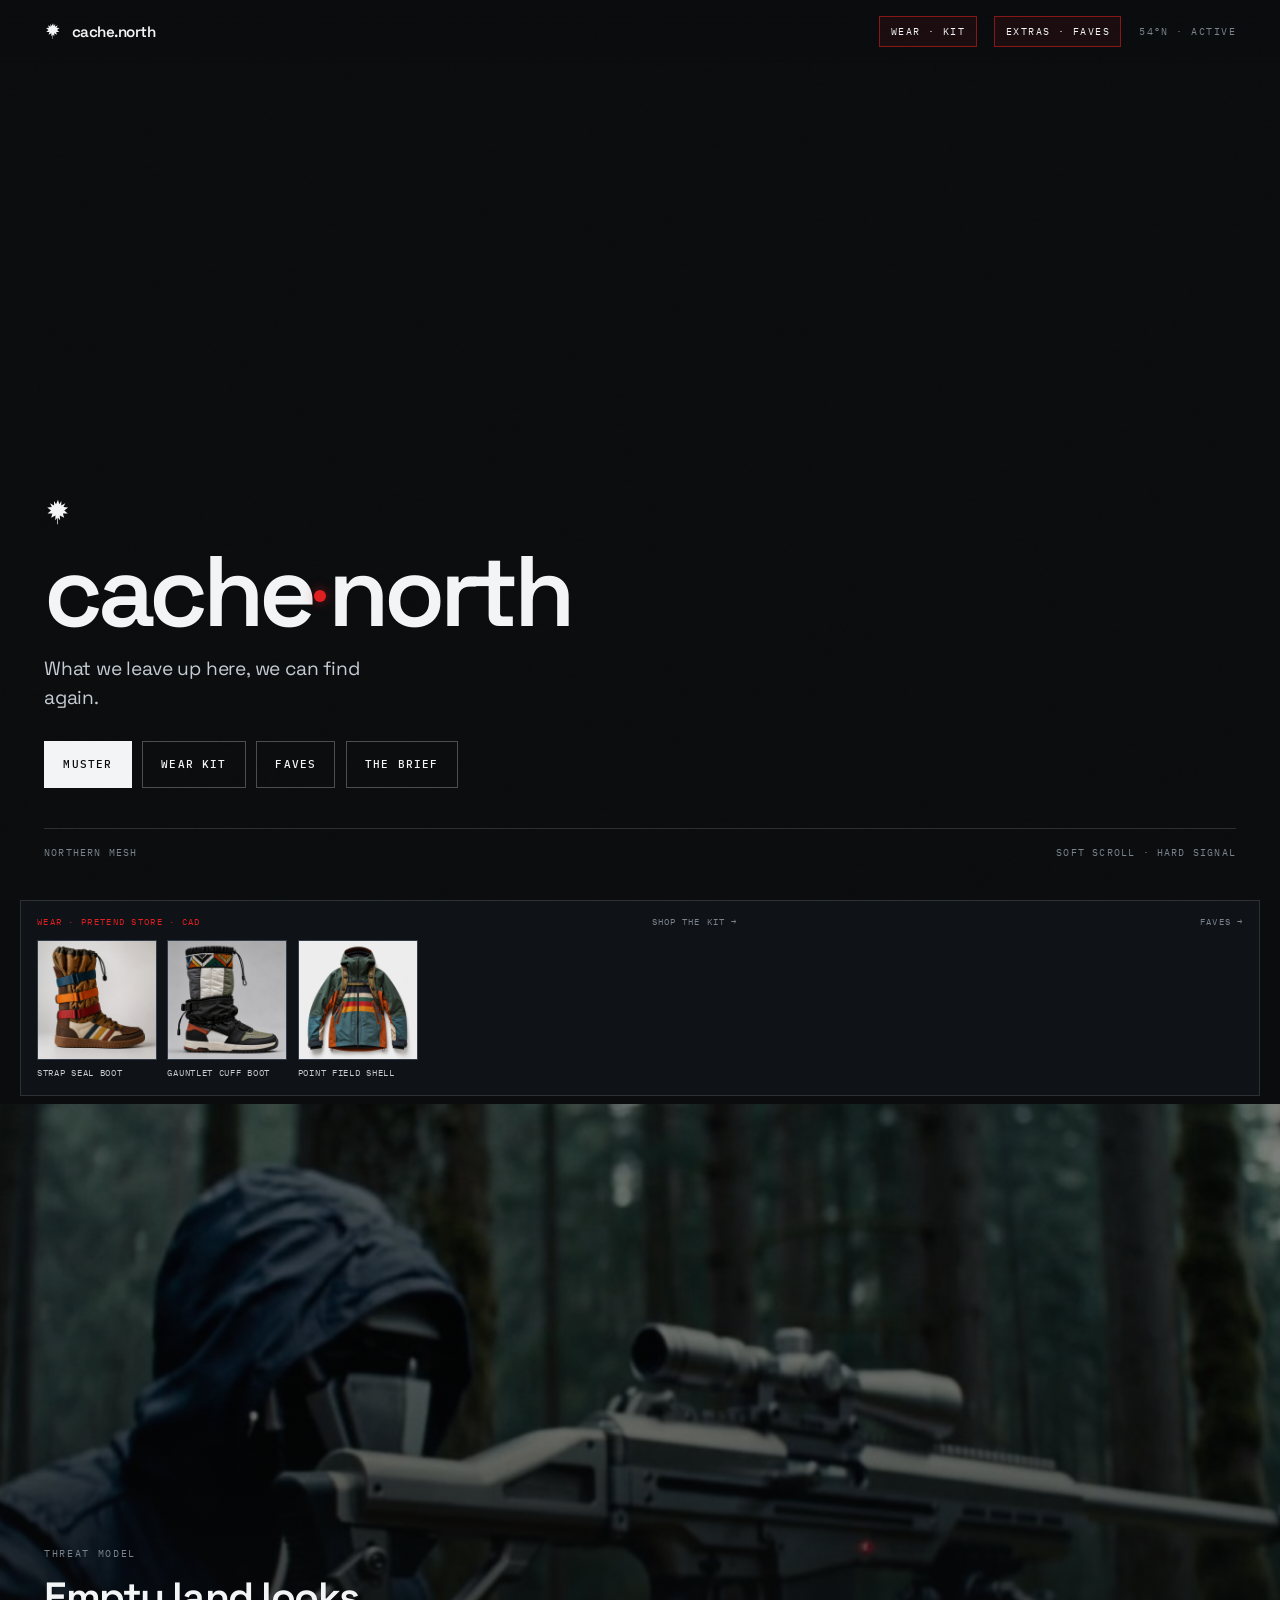
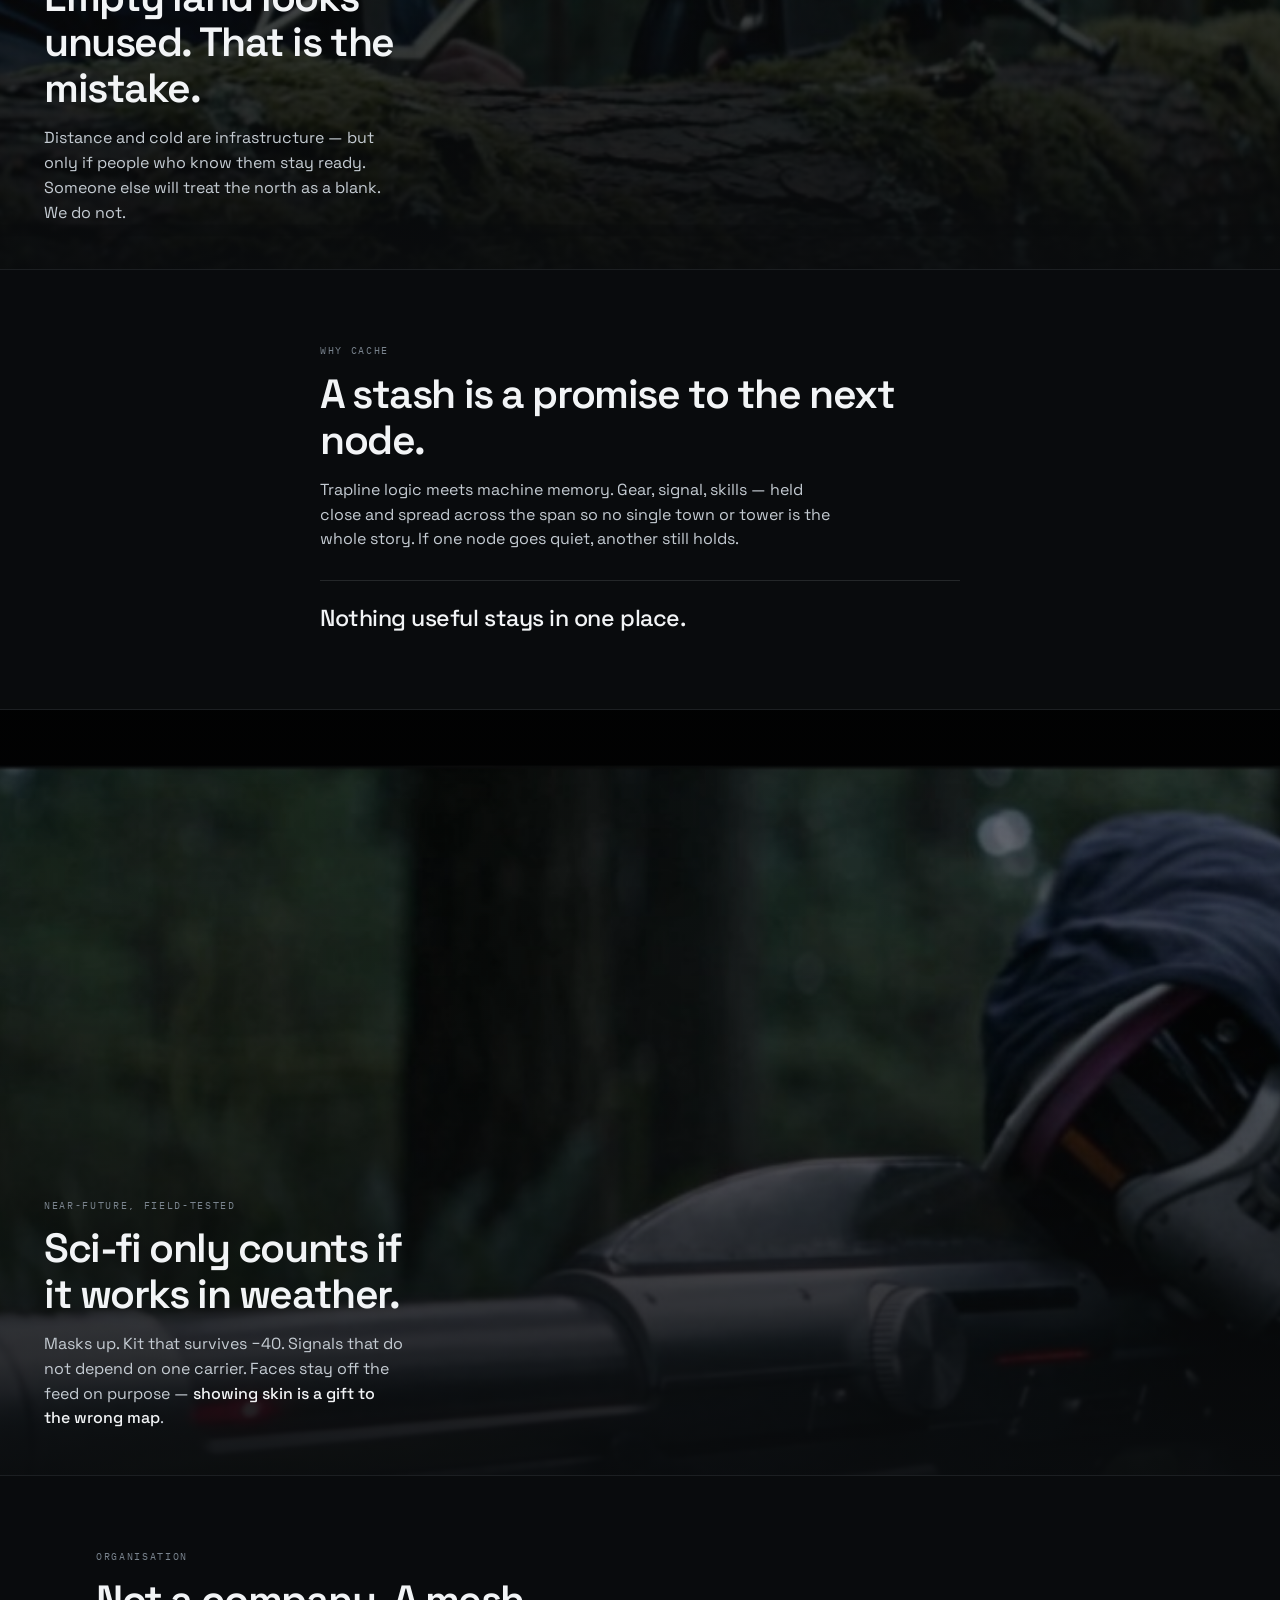
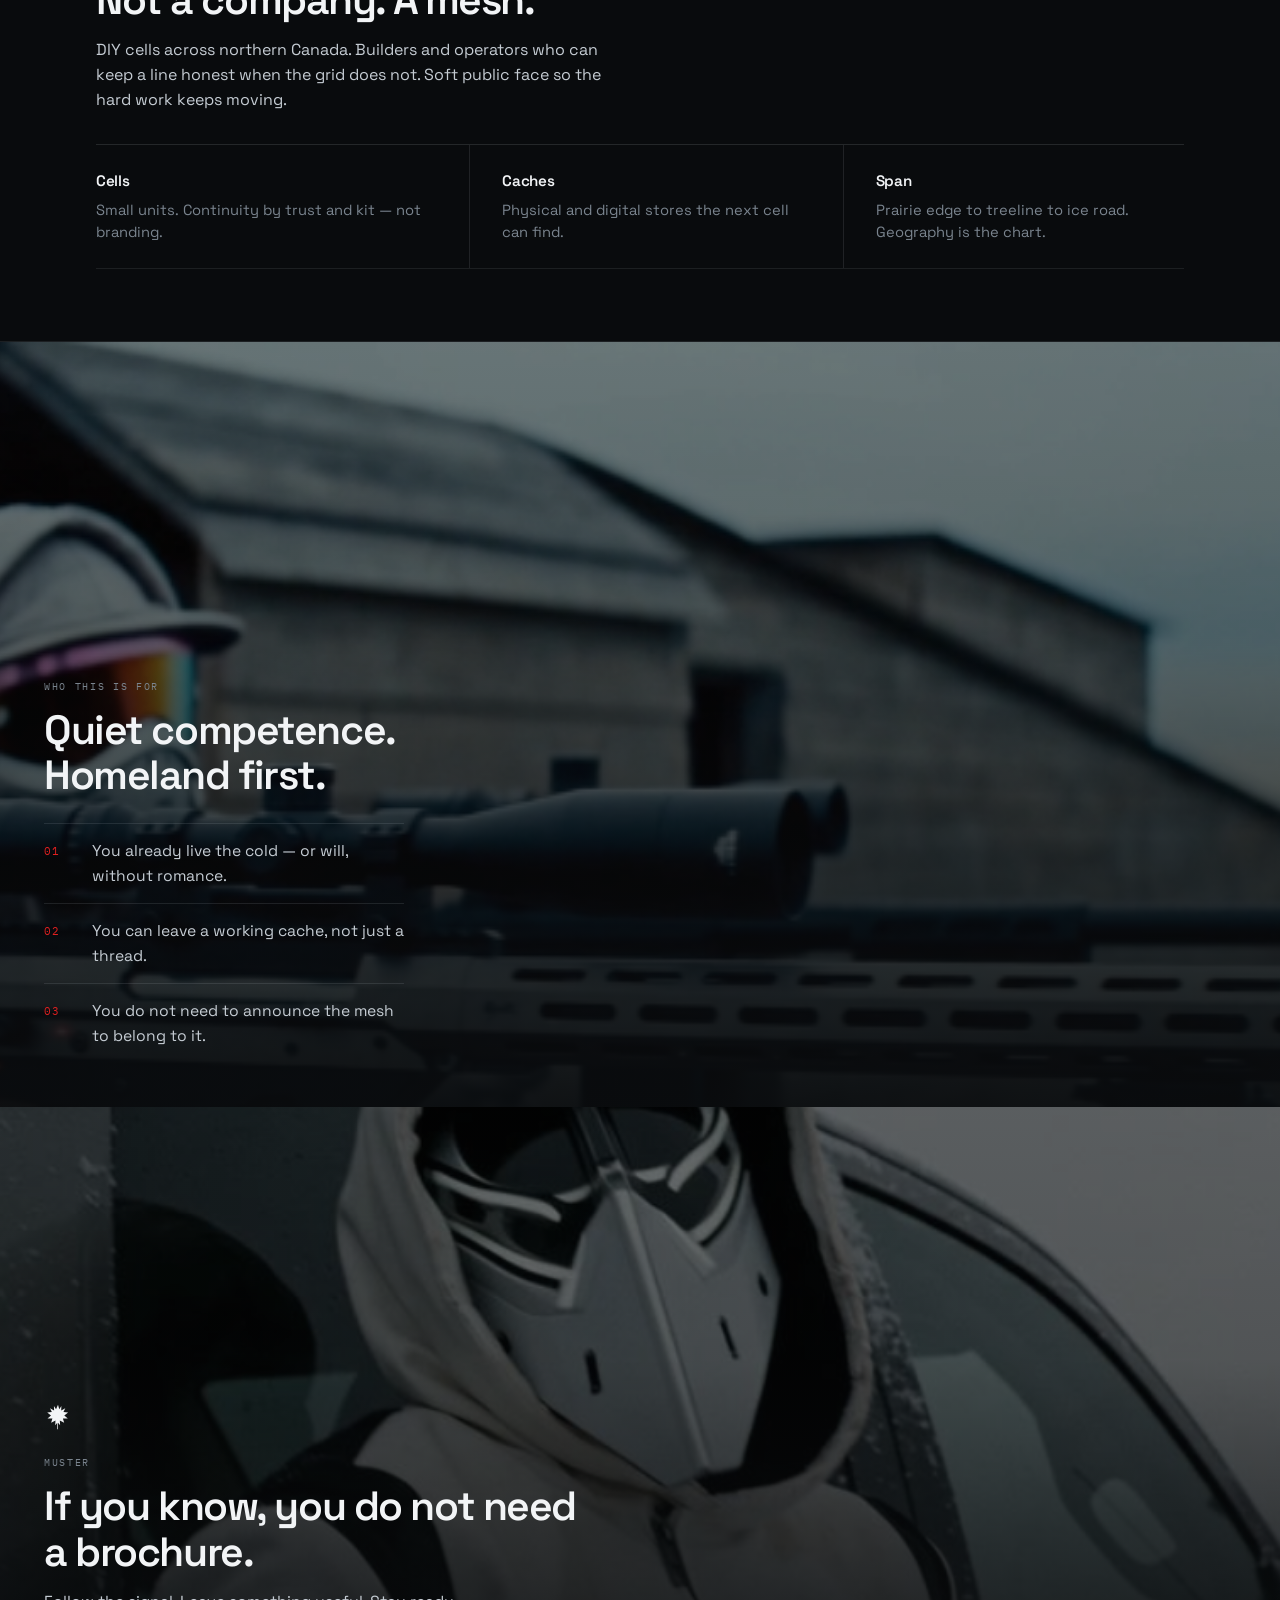
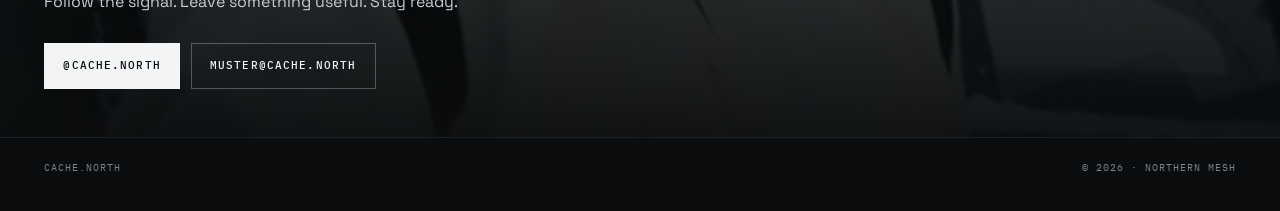
==== index.html @ 8bbd4142 "Initial cache.north site: muster page + Wear pretend store. Recruitment surface with video plates an" ====
<!DOCTYPE html>
<html lang="en">
<head>
  <meta charset="utf-8" />
  <meta name="viewport" content="width=device-width, initial-scale=1" />
  <title>cache.north</title>
  <meta name="description" content="What we leave up here, we can find again. Northern mesh. Stay ready." />
  <meta property="og:title" content="cache.north" />
  <meta property="og:description" content="What we leave up here, we can find again." />
  <meta property="og:image" content="media/shot-01-vehicle.png" />
  <meta name="theme-color" content="#0A0C0E" />
  <link rel="icon" href="assets/mark.svg" type="image/svg+xml" />
  <link rel="preconnect" href="https://fonts.googleapis.com" />
  <link rel="preconnect" href="https://fonts.gstatic.com" crossorigin />
  <link href="https://fonts.googleapis.com/css2?family=Space+Grotesk:wght@400;500;600;700&family=IBM+Plex+Mono:wght@400;500&display=swap" rel="stylesheet" />
  <style>
    :root {
      --void: #0A0C0E;
      --panel: #12161B;
      --steel: #C5CCD3;
      --steel-dim: #7A848E;
      --snow: #F2F4F6;
      --navy: #1B2836;
      --moss: #2A3D32;
      --led: #E02020;
      --font: "Space Grotesk", system-ui, sans-serif;
      --mono: "IBM Plex Mono", ui-monospace, monospace;
    }

    * { box-sizing: border-box; margin: 0; padding: 0; }
    html { scroll-behavior: smooth; }
    body {
      background: var(--void);
      color: var(--snow);
      font-family: var(--font);
      font-size: 1.05rem;
      line-height: 1.55;
      font-weight: 400;
      -webkit-font-smoothing: antialiased;
      overflow-x: hidden;
    }
    a { color: inherit; text-decoration: none; }
    a:hover { color: var(--snow); opacity: 0.85; }
    img, video { display: block; max-width: 100%; }

    /* Fixed cinema plate — video stack only */
    .stage {
      position: fixed;
      inset: 0;
      z-index: 0;
      overflow: hidden;
      background: var(--void);
    }
    .stage-stack {
      position: absolute;
      inset: 0;
    }
    .stage video {
      position: absolute;
      inset: 0;
      width: 100%;
      height: 100%;
      object-fit: cover;
      filter: saturate(0.72) contrast(1.05) brightness(0.55);
      opacity: 0;
      transition: opacity 1.1s ease;
    }
    .stage video.is-active { opacity: 1; }
    .stage .scrim {
      position: absolute;
      inset: 0;
      background:
        linear-gradient(180deg, rgba(10,12,14,0.55) 0%, rgba(10,12,14,0.35) 35%, rgba(10,12,14,0.78) 100%),
        radial-gradient(ellipse 80% 60% at 50% 40%, transparent 0%, rgba(10,12,14,0.55) 100%);
    }
    .stage .grain {
      position: absolute;
      inset: 0;
      opacity: 0.06;
      mix-blend-mode: overlay;
      background-image: url("data:image/svg+xml,%3Csvg viewBox='0 0 200 200' xmlns='http://www.w3.org/2000/svg'%3E%3Cfilter id='n'%3E%3CfeTurbulence type='fractalNoise' baseFrequency='0.9' numOctaves='3' stitchTiles='stitch'/%3E%3C/filter%3E%3Crect width='100%25' height='100%25' filter='url(%23n)'/%3E%3C/svg%3E");
      pointer-events: none;
    }

    .content { position: relative; z-index: 1; }

    .bar {
      position: fixed;
      top: 0; left: 0; right: 0;
      z-index: 40;
      display: flex;
      align-items: center;
      justify-content: space-between;
      padding: 1rem 1.25rem;
      background: linear-gradient(180deg, rgba(10,12,14,0.75), transparent);
    }
    .bar-brand {
      display: flex;
      align-items: center;
      gap: 0.6rem;
      font-weight: 600;
      letter-spacing: -0.03em;
      font-size: 0.95rem;
    }
    .bar-brand svg {
      width: 18px;
      height: 18px;
      color: var(--snow);
    }
    .bar-right {
      display: flex;
      align-items: center;
      gap: 1.1rem;
    }
    .bar-meta {
      font-family: var(--mono);
      font-size: 0.65rem;
      letter-spacing: 0.14em;
      text-transform: uppercase;
      color: var(--steel-dim);
    }
    .bar-wear {
      font-family: var(--mono);
      font-size: 0.65rem;
      letter-spacing: 0.14em;
      text-transform: uppercase;
      color: var(--snow);
      padding: 0.4rem 0.65rem;
      border: 1px solid rgba(224, 32, 32, 0.55);
      background: rgba(224, 32, 32, 0.08);
    }
    .bar-wear:hover { color: var(--snow); opacity: 1; border-color: var(--led); background: rgba(224, 32, 32, 0.16); }

    /* Wear teaser — driven by shop localStorage */
    .wear-teaser {
      display: none;
      margin: 0 1.25rem 0.5rem;
      padding: 0.85rem 1rem;
      border: 1px solid rgba(197, 204, 211, 0.16);
      background: rgba(18, 22, 27, 0.72);
      backdrop-filter: blur(8px);
    }
    .wear-teaser.on { display: block; }
    .wear-teaser-head {
      display: flex;
      justify-content: space-between;
      align-items: baseline;
      gap: 1rem;
      margin-bottom: 0.7rem;
    }
    .wear-teaser-head .kicker {
      margin: 0;
      font-family: var(--mono);
      font-size: 0.58rem;
      letter-spacing: 0.14em;
      text-transform: uppercase;
      color: var(--led);
    }
    .wear-teaser-head a {
      font-family: var(--mono);
      font-size: 0.58rem;
      letter-spacing: 0.12em;
      text-transform: uppercase;
      color: var(--steel-dim);
    }
    .wear-teaser-head a:hover { color: var(--snow); opacity: 1; }
    .wear-teaser-row {
      display: flex;
      gap: 0.65rem;
      overflow-x: auto;
      padding-bottom: 0.15rem;
      scrollbar-width: thin;
    }
    .wear-teaser-card {
      flex: 0 0 auto;
      width: 7.5rem;
      text-decoration: none;
    }
    .wear-teaser-card img {
      width: 7.5rem;
      height: 7.5rem;
      object-fit: cover;
      background: var(--navy);
      border: 1px solid rgba(197, 204, 211, 0.12);
    }
    .wear-teaser-card span {
      display: block;
      margin-top: 0.35rem;
      font-family: var(--mono);
      font-size: 0.55rem;
      letter-spacing: 0.08em;
      text-transform: uppercase;
      color: var(--steel);
      white-space: nowrap;
      overflow: hidden;
      text-overflow: ellipsis;
      max-width: 7.5rem;
    }

    /* HERO — brand + one line over live plate */
    .hero {
      min-height: 100svh;
      display: flex;
      flex-direction: column;
      justify-content: flex-end;
      padding: 6rem 1.25rem 2.5rem;
    }
    .mark {
      width: 28px;
      height: 28px;
      color: var(--snow);
      margin-bottom: 1.25rem;
      opacity: 0.95;
      animation: in 1s ease both;
    }
    .brand {
      font-size: clamp(3rem, 12vw, 6.25rem);
      font-weight: 600;
      letter-spacing: -0.055em;
      line-height: 0.92;
      color: var(--snow);
      animation: in 1s ease 0.05s both;
    }
    .brand .led {
      display: inline-block;
      width: 0.12em;
      height: 0.12em;
      margin: 0 0.02em 0.1em;
      border-radius: 50%;
      background: var(--led);
      box-shadow: 0 0 12px rgba(224,32,32,0.55);
      vertical-align: middle;
    }
    .tag {
      margin-top: 1rem;
      max-width: 22rem;
      font-size: clamp(1rem, 2.8vw, 1.2rem);
      font-weight: 400;
      color: var(--steel);
      letter-spacing: -0.01em;
      animation: in 1s ease 0.12s both;
    }
    .cta-row {
      margin-top: 1.75rem;
      display: flex;
      flex-wrap: wrap;
      gap: 0.65rem;
      animation: in 1s ease 0.2s both;
    }
    .btn {
      display: inline-flex;
      align-items: center;
      padding: 0.85rem 1.15rem;
      background: var(--snow);
      color: var(--void);
      font-family: var(--mono);
      font-size: 0.7rem;
      font-weight: 500;
      letter-spacing: 0.1em;
      text-transform: uppercase;
      border: 1px solid var(--snow);
      transition: opacity 0.2s, transform 0.2s;
    }
    .btn:hover { opacity: 0.9; transform: translateY(-1px); color: var(--void); }
    .btn-ghost {
      background: transparent;
      color: var(--snow);
      border-color: rgba(242,244,246,0.28);
    }
    .btn-ghost:hover { border-color: var(--snow); color: var(--snow); opacity: 1; }
    .hero-meta {
      margin-top: 2.5rem;
      padding-top: 1rem;
      border-top: 1px solid rgba(197,204,211,0.18);
      display: flex;
      justify-content: space-between;
      gap: 1rem;
      font-family: var(--mono);
      font-size: 0.62rem;
      letter-spacing: 0.12em;
      text-transform: uppercase;
      color: var(--steel-dim);
      animation: in 1s ease 0.28s both;
    }
    @keyframes in {
      from { opacity: 0; transform: translateY(14px); }
      to { opacity: 1; transform: translateY(0); }
    }

    /* Full-bleed video plates — no still-image heroes */
    .plate {
      position: relative;
      min-height: 85svh;
      display: grid;
      align-items: end;
      overflow: hidden;
    }
    .plate-media {
      position: absolute;
      inset: 0;
      z-index: 0;
      background: var(--void);
    }
    .plate-media video {
      width: 100%;
      height: 100%;
      object-fit: cover;
      filter: saturate(0.8) contrast(1.04) brightness(0.62);
    }
    .plate-media::after {
      content: "";
      position: absolute;
      inset: 0;
      background: linear-gradient(180deg, rgba(10,12,14,0.15) 0%, rgba(10,12,14,0.25) 40%, rgba(10,12,14,0.92) 100%);
    }
    .plate-copy {
      position: relative;
      z-index: 1;
      padding: 3.5rem 1.25rem 2.75rem;
      max-width: 36rem;
    }
    .kicker {
      font-family: var(--mono);
      font-size: 0.65rem;
      letter-spacing: 0.16em;
      text-transform: uppercase;
      color: var(--steel-dim);
      margin-bottom: 0.85rem;
    }
    .h2 {
      font-size: clamp(1.7rem, 5vw, 2.55rem);
      font-weight: 600;
      letter-spacing: -0.035em;
      line-height: 1.12;
      margin-bottom: 0.9rem;
      color: var(--snow);
    }
    .body {
      color: var(--steel);
      font-size: 1rem;
      max-width: 32rem;
    }
    .body strong { color: var(--snow); font-weight: 500; }

    .band {
      background: rgba(10,12,14,0.88);
      backdrop-filter: blur(12px);
      border-top: 1px solid rgba(197,204,211,0.1);
      border-bottom: 1px solid rgba(197,204,211,0.1);
      padding: 4.5rem 1.25rem;
    }
    .wrap { max-width: 40rem; margin: 0 auto; }
    .wrap-wide { max-width: 68rem; margin: 0 auto; }

    .quote {
      margin-top: 1.75rem;
      padding-top: 1.25rem;
      border-top: 1px solid rgba(197,204,211,0.14);
      font-size: clamp(1.15rem, 3.2vw, 1.45rem);
      font-weight: 500;
      letter-spacing: -0.02em;
      color: var(--snow);
    }

    .grid3 {
      display: grid;
      gap: 0;
      margin-top: 2rem;
      border-top: 1px solid rgba(197,204,211,0.14);
    }
    .grid3 article {
      padding: 1.35rem 0;
      border-bottom: 1px solid rgba(197,204,211,0.1);
    }
    .grid3 h3 {
      font-size: 0.95rem;
      font-weight: 600;
      letter-spacing: -0.02em;
      margin-bottom: 0.35rem;
    }
    .grid3 p {
      font-size: 0.92rem;
      color: var(--steel-dim);
    }

    .who {
      list-style: none;
      margin-top: 1.5rem;
    }
    .who li {
      display: grid;
      grid-template-columns: 2.25rem 1fr;
      gap: 0.75rem;
      padding: 0.95rem 0;
      border-top: 1px solid rgba(197,204,211,0.12);
      color: var(--steel);
      font-size: 0.98rem;
    }
    .who .n {
      font-family: var(--mono);
      font-size: 0.7rem;
      color: var(--led);
      letter-spacing: 0.06em;
      padding-top: 0.2rem;
    }

    .muster {
      position: relative;
      min-height: 70svh;
      display: flex;
      align-items: flex-end;
      overflow: hidden;
    }
    .muster .plate-media video { filter: saturate(0.65) brightness(0.5); }
    .muster-inner {
      position: relative;
      z-index: 1;
      padding: 3.5rem 1.25rem 3rem;
      width: 100%;
      max-width: 40rem;
    }
    .muster .mark {
      margin-bottom: 1rem;
    }

    footer {
      position: relative;
      z-index: 1;
      padding: 1.35rem 1.25rem 2.25rem;
      display: flex;
      flex-wrap: wrap;
      justify-content: space-between;
      gap: 1rem;
      background: var(--void);
      font-family: var(--mono);
      font-size: 0.62rem;
      letter-spacing: 0.1em;
      text-transform: uppercase;
      color: var(--steel-dim);
      border-top: 1px solid rgba(197,204,211,0.1);
    }

    @media (min-width: 800px) {
      .bar, .hero, .plate-copy, .band, .muster-inner, footer {
        padding-left: 2.75rem;
        padding-right: 2.75rem;
      }
      .plate-copy { max-width: 28rem; }
      .grid3 {
        grid-template-columns: repeat(3, 1fr);
        gap: 0 2rem;
        border-bottom: 1px solid rgba(197,204,211,0.1);
      }
      .grid3 article { border-bottom: none; padding: 1.5rem 0; }
      .grid3 article + article {
        border-left: 1px solid rgba(197,204,211,0.12);
        padding-left: 2rem;
      }
      .split {
        display: grid;
        grid-template-columns: 1.05fr 0.95fr;
        gap: 4rem;
        align-items: start;
        max-width: 68rem;
        margin: 0 auto;
      }
    }

    @media (prefers-reduced-motion: reduce) {
      .stage video { transition: none; }
      html { scroll-behavior: auto; }
      .mark, .brand, .tag, .cta-row, .hero-meta { animation: none; }
    }
  </style>
</head>
<body>
  <!-- Favorited CDNSNIPE / cache.north Runway gens — video backgrounds only -->
  <div class="stage" aria-hidden="true">
    <div class="stage-stack" data-rotate>
      <video muted playsinline loop preload="auto" data-src="media/bg-winter.mp4"></video>
      <video muted playsinline loop preload="metadata" data-src="media/bg-fern.mp4"></video>
      <video muted playsinline loop preload="metadata" data-src="media/bg-xchg.mp4"></video>
      <video muted playsinline loop preload="metadata" data-src="media/bg-burn.mp4"></video>
      <video muted playsinline loop preload="metadata" data-src="media/bg-fire.mp4"></video>
    </div>
    <div class="scrim"></div>
    <div class="grain"></div>
  </div>

  <div class="content">
    <header class="bar">
      <a class="bar-brand" href="#top">
        <svg viewBox="0 0 100 100" aria-hidden="true"><path fill="currentColor" d="M50 6.5 L54.5 22 62 10.5 61.5 26.5 76 18.5 69.5 32.5 86 33.5 72.5 44.5 85 55.5 67.5 55 72 70.5 56.5 62.5 57.5 79.5 50 70.5 V93.5 H47.5 V70.5 L40 79.5 41 62.5 25.5 70.5 30 55 12.5 55.5 25 44.5 11.5 33.5 28 32.5 21.5 18.5 36 26.5 35.5 10.5 43 22 Z"/></svg>
        cache.north
      </a>
      <div class="bar-right">
        <a class="bar-wear" href="shop/">Wear · Kit</a>
        <a class="bar-wear" href="shop/faves.html">Extras · Faves</a>
        <span class="bar-meta">54°N · active</span>
      </div>
    </header>

    <main id="top">
      <section class="hero">
        <svg class="mark" viewBox="0 0 100 100" aria-hidden="true"><path fill="currentColor" d="M50 6.5 L54.5 22 62 10.5 61.5 26.5 76 18.5 69.5 32.5 86 33.5 72.5 44.5 85 55.5 67.5 55 72 70.5 56.5 62.5 57.5 79.5 50 70.5 V93.5 H47.5 V70.5 L40 79.5 41 62.5 25.5 70.5 30 55 12.5 55.5 25 44.5 11.5 33.5 28 32.5 21.5 18.5 36 26.5 35.5 10.5 43 22 Z"/></svg>
        <h1 class="brand">cache<span class="led" aria-hidden="true"></span>north</h1>
        <p class="tag">What we leave up here, we can find again.</p>
        <div class="cta-row">
          <a class="btn" href="#muster">Muster</a>
          <a class="btn btn-ghost" href="shop/">Wear kit</a>
          <a class="btn btn-ghost" href="shop/faves.html">Faves</a>
          <a class="btn btn-ghost" href="#why">The brief</a>
        </div>
        <div class="hero-meta">
          <span>Northern mesh</span>
          <span>Soft scroll · hard signal</span>
        </div>
      </section>

      <aside class="wear-teaser" id="wear-teaser" aria-label="Promoted wear ideas" hidden>
        <div class="wear-teaser-head">
          <p class="kicker">Wear · pretend store · CAD</p>
          <a href="shop/">Shop the kit →</a>
          <a href="shop/faves.html" style="margin-left:0.75rem">Faves →</a>
        </div>
        <div class="wear-teaser-row" id="wear-teaser-row"></div>
      </aside>

      <section class="plate" id="friction">
        <div class="plate-media">
          <video autoplay muted loop playsinline preload="metadata" poster="media/shot-03-sniper-moss.jpg">
            <source src="media/bg-fern.mp4" type="video/mp4" />
          </video>
        </div>
        <div class="plate-copy">
          <p class="kicker">Threat model</p>
          <h2 class="h2">Empty land looks unused. That is the mistake.</h2>
          <p class="body">
            Distance and cold are infrastructure — but only if people who know
            them stay ready. Someone else will treat the north as a blank.
            We do not.
          </p>
        </div>
      </section>

      <section class="band" id="why">
        <div class="wrap">
          <p class="kicker">Why cache</p>
          <h2 class="h2">A stash is a promise to the next node.</h2>
          <p class="body">
            Trapline logic meets machine memory. Gear, signal, skills —
            held close and spread across the span so no single town or tower
            is the whole story. If one node goes quiet, another still holds.
          </p>
          <p class="quote">Nothing useful stays in one place.</p>
        </div>
      </section>

      <section class="plate">
        <div class="plate-media">
          <video autoplay muted loop playsinline preload="metadata" poster="media/shot-02-forest-aim.png">
            <source src="media/bg-xchg.mp4" type="video/mp4" />
          </video>
        </div>
        <div class="plate-copy">
          <p class="kicker">Near-future, field-tested</p>
          <h2 class="h2">Sci-fi only counts if it works in weather.</h2>
          <p class="body">
            Masks up. Kit that survives −40. Signals that do not depend on
            one carrier. Faces stay off the feed on purpose —
            <strong>showing skin is a gift to the wrong map</strong>.
          </p>
        </div>
      </section>

      <section class="band" id="org">
        <div class="wrap-wide">
          <div class="wrap" style="margin: 0 0 0.25rem;">
            <p class="kicker">Organisation</p>
            <h2 class="h2">Not a company. A mesh.</h2>
            <p class="body">
              DIY cells across northern Canada. Builders and operators who can
              keep a line honest when the grid does not. Soft public face so
              the hard work keeps moving.
            </p>
          </div>
          <div class="grid3">
            <article>
              <h3>Cells</h3>
              <p>Small units. Continuity by trust and kit — not branding.</p>
            </article>
            <article>
              <h3>Caches</h3>
              <p>Physical and digital stores the next cell can find.</p>
            </article>
            <article>
              <h3>Span</h3>
              <p>Prairie edge to treeline to ice road. Geography is the chart.</p>
            </article>
          </div>
        </div>
      </section>

      <section class="plate">
        <div class="plate-media">
          <video autoplay muted loop playsinline preload="metadata" poster="media/shot-04-overwatch.png">
            <source src="media/bg-burn.mp4" type="video/mp4" />
          </video>
        </div>
        <div class="plate-copy">
          <p class="kicker">Who this is for</p>
          <h2 class="h2">Quiet competence. Homeland first.</h2>
          <ul class="who">
            <li><span class="n">01</span><span>You already live the cold — or will, without romance.</span></li>
            <li><span class="n">02</span><span>You can leave a working cache, not just a thread.</span></li>
            <li><span class="n">03</span><span>You do not need to announce the mesh to belong to it.</span></li>
          </ul>
        </div>
      </section>

      <section class="muster" id="muster">
        <div class="plate-media">
          <video autoplay muted loop playsinline preload="metadata" poster="media/shot-01-vehicle.png">
            <source src="media/bg-fire.mp4" type="video/mp4" />
          </video>
        </div>
        <div class="muster-inner">
          <svg class="mark" viewBox="0 0 100 100" aria-hidden="true"><path fill="currentColor" d="M50 6.5 L54.5 22 62 10.5 61.5 26.5 76 18.5 69.5 32.5 86 33.5 72.5 44.5 85 55.5 67.5 55 72 70.5 56.5 62.5 57.5 79.5 50 70.5 V93.5 H47.5 V70.5 L40 79.5 41 62.5 25.5 70.5 30 55 12.5 55.5 25 44.5 11.5 33.5 28 32.5 21.5 18.5 36 26.5 35.5 10.5 43 22 Z"/></svg>
          <p class="kicker">Muster</p>
          <h2 class="h2">If you know, you do not need a brochure.</h2>
          <p class="body" style="margin-bottom: 1.5rem;">
            Follow the signal. Leave something useful. Stay ready.
          </p>
          <div class="cta-row">
            <a class="btn" href="https://instagram.com/cache.north" rel="noopener" target="_blank">@cache.north</a>
            <a class="btn btn-ghost" href="mailto:muster@cache.north">muster@cache.north</a>
          </div>
        </div>
      </section>
    </main>

    <footer>
      <span>cache.north</span>
      <span>© <span id="y"></span> · northern mesh</span>
    </footer>
  </div>

  <script>
    document.getElementById("y").textContent = new Date().getFullYear();

    const reduceMotion = window.matchMedia("(prefers-reduced-motion: reduce)").matches;

    function armVideo(video) {
      if (!video) return;
      const src = video.getAttribute("data-src");
      if (src && !video.getAttribute("src") && !video.querySelector("source")) {
        video.src = src;
      }
      video.muted = true;
      video.playsInline = true;
      const play = () => video.play().catch(() => {});
      if (video.readyState >= 2) play();
      else video.addEventListener("loadeddata", play, { once: true });
    }

    /* Fixed stage — crossfade rotate favorited clips */
    (function rotateStage() {
      const stack = document.querySelector("[data-rotate]");
      if (!stack) return;
      const videos = [...stack.querySelectorAll("video")];
      if (!videos.length) return;

      let i = 0;
      armVideo(videos[0]);
      videos[0].classList.add("is-active");

      if (reduceMotion || videos.length < 2) return;

      const HOLD_MS = 7000;
      setInterval(() => {
        const prev = videos[i];
        i = (i + 1) % videos.length;
        const next = videos[i];
        armVideo(next);
        next.classList.add("is-active");
        prev.classList.remove("is-active");
        // Pause off-screen clips to save CPU once faded
        setTimeout(() => {
          if (!prev.classList.contains("is-active")) prev.pause();
        }, 1200);
      }, HOLD_MS);
    })();

    /* Section plates — play when near viewport */
    const plateVideos = document.querySelectorAll(".plate-media video, .muster .plate-media video");
    if ("IntersectionObserver" in window) {
      const io = new IntersectionObserver(
        (entries) => {
          for (const e of entries) {
            const v = e.target;
            if (e.isIntersecting) {
              armVideo(v);
              v.play().catch(() => {});
            } else if (!reduceMotion) {
              v.pause();
            }
          }
        },
        { rootMargin: "20% 0px", threshold: 0.05 }
      );
      plateVideos.forEach((v) => io.observe(v));
    } else {
      plateVideos.forEach(armVideo);
    }

    /* Wear teaser strip — same localStorage keys as shop/ */
    (function wearTeaser() {
      const root = document.getElementById("wear-teaser");
      const row = document.getElementById("wear-teaser-row");
      if (!root || !row) return;
      const LS_STATUS = "cacheNorth.shop.status";
      const LS_TEASER = "cacheNorth.shop.homepageTeasers";
      function loadMap(key) {
        try { return JSON.parse(localStorage.getItem(key) || "{}") || {}; }
        catch { return {}; }
      }
      fetch("shop/catalog.json")
        .then((r) => r.json())
        .then((data) => {
          const status = loadMap(LS_STATUS);
          const teasers = loadMap(LS_TEASER);
          const picks = (data.products || []).filter((p) => {
            const teaserOn = Object.prototype.hasOwnProperty.call(teasers, p.id)
              ? !!teasers[p.id]
              : !!p.homepageTeaser;
            const st = Object.prototype.hasOwnProperty.call(status, p.id)
              ? status[p.id]
              : (p.status || "idea");
            return teaserOn && st !== "archived";
          });
          if (!picks.length) return;
          row.innerHTML = picks.map((p) => `
            <a class="wear-teaser-card" href="shop/?sku=${encodeURIComponent(p.sku)}">
              <img src="shop/${p.image}" alt="" loading="lazy" />
              <span>${p.name}</span>
            </a>
          `).join("");
          root.hidden = false;
          root.classList.add("on");
        })
        .catch(() => {});
    })();
  </script>
</body>
</html>
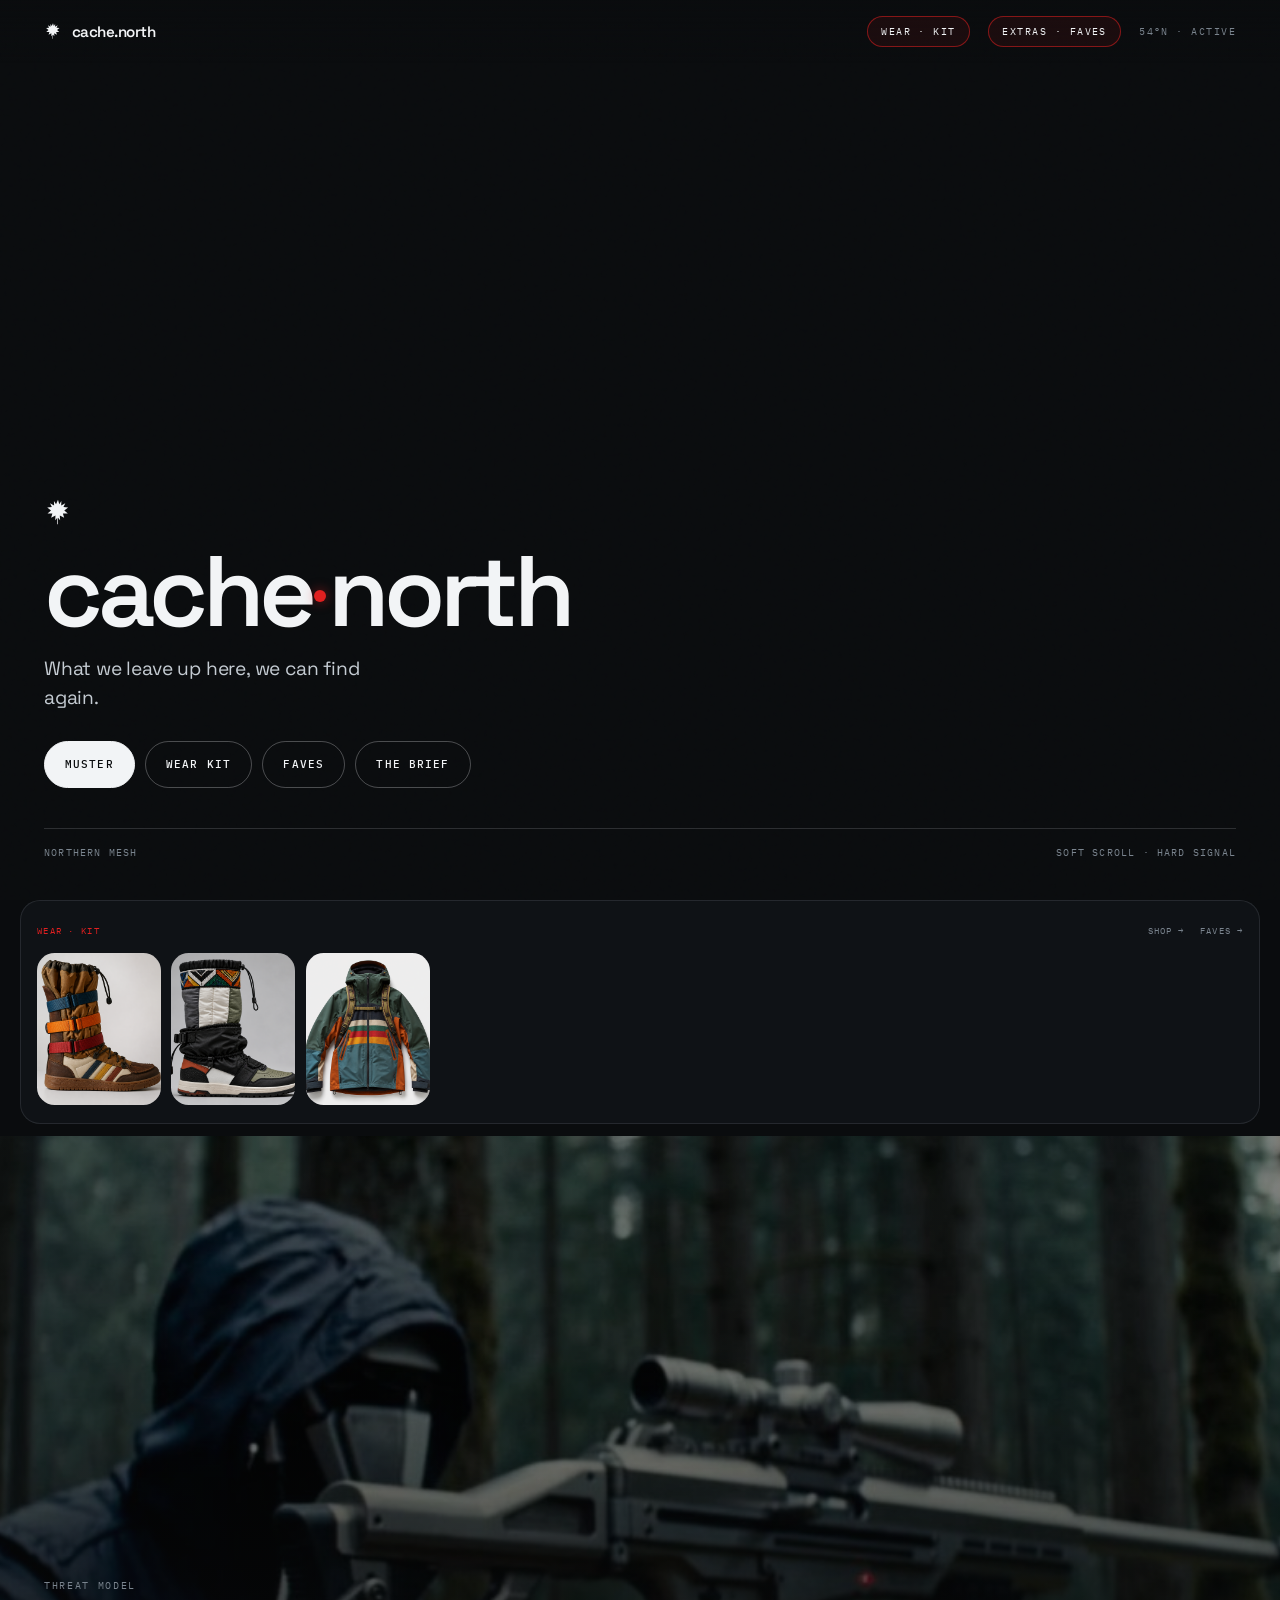
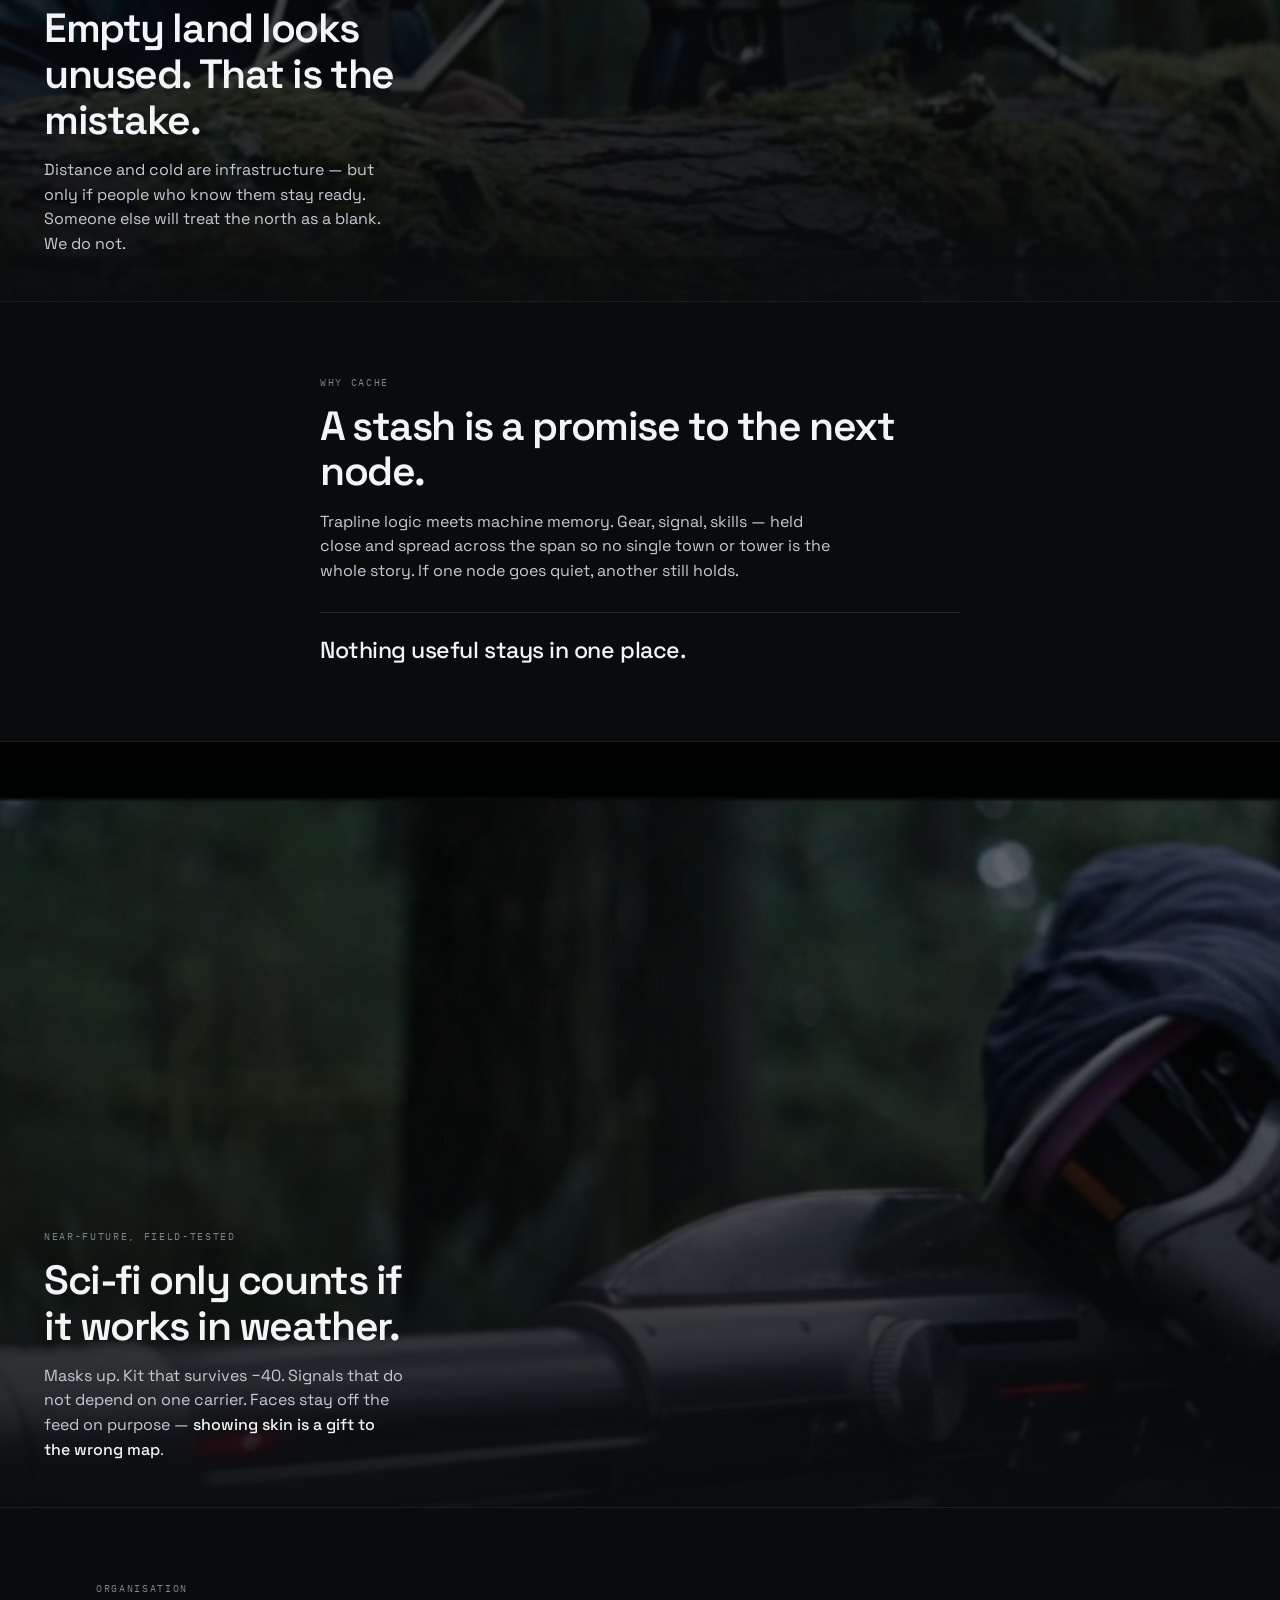
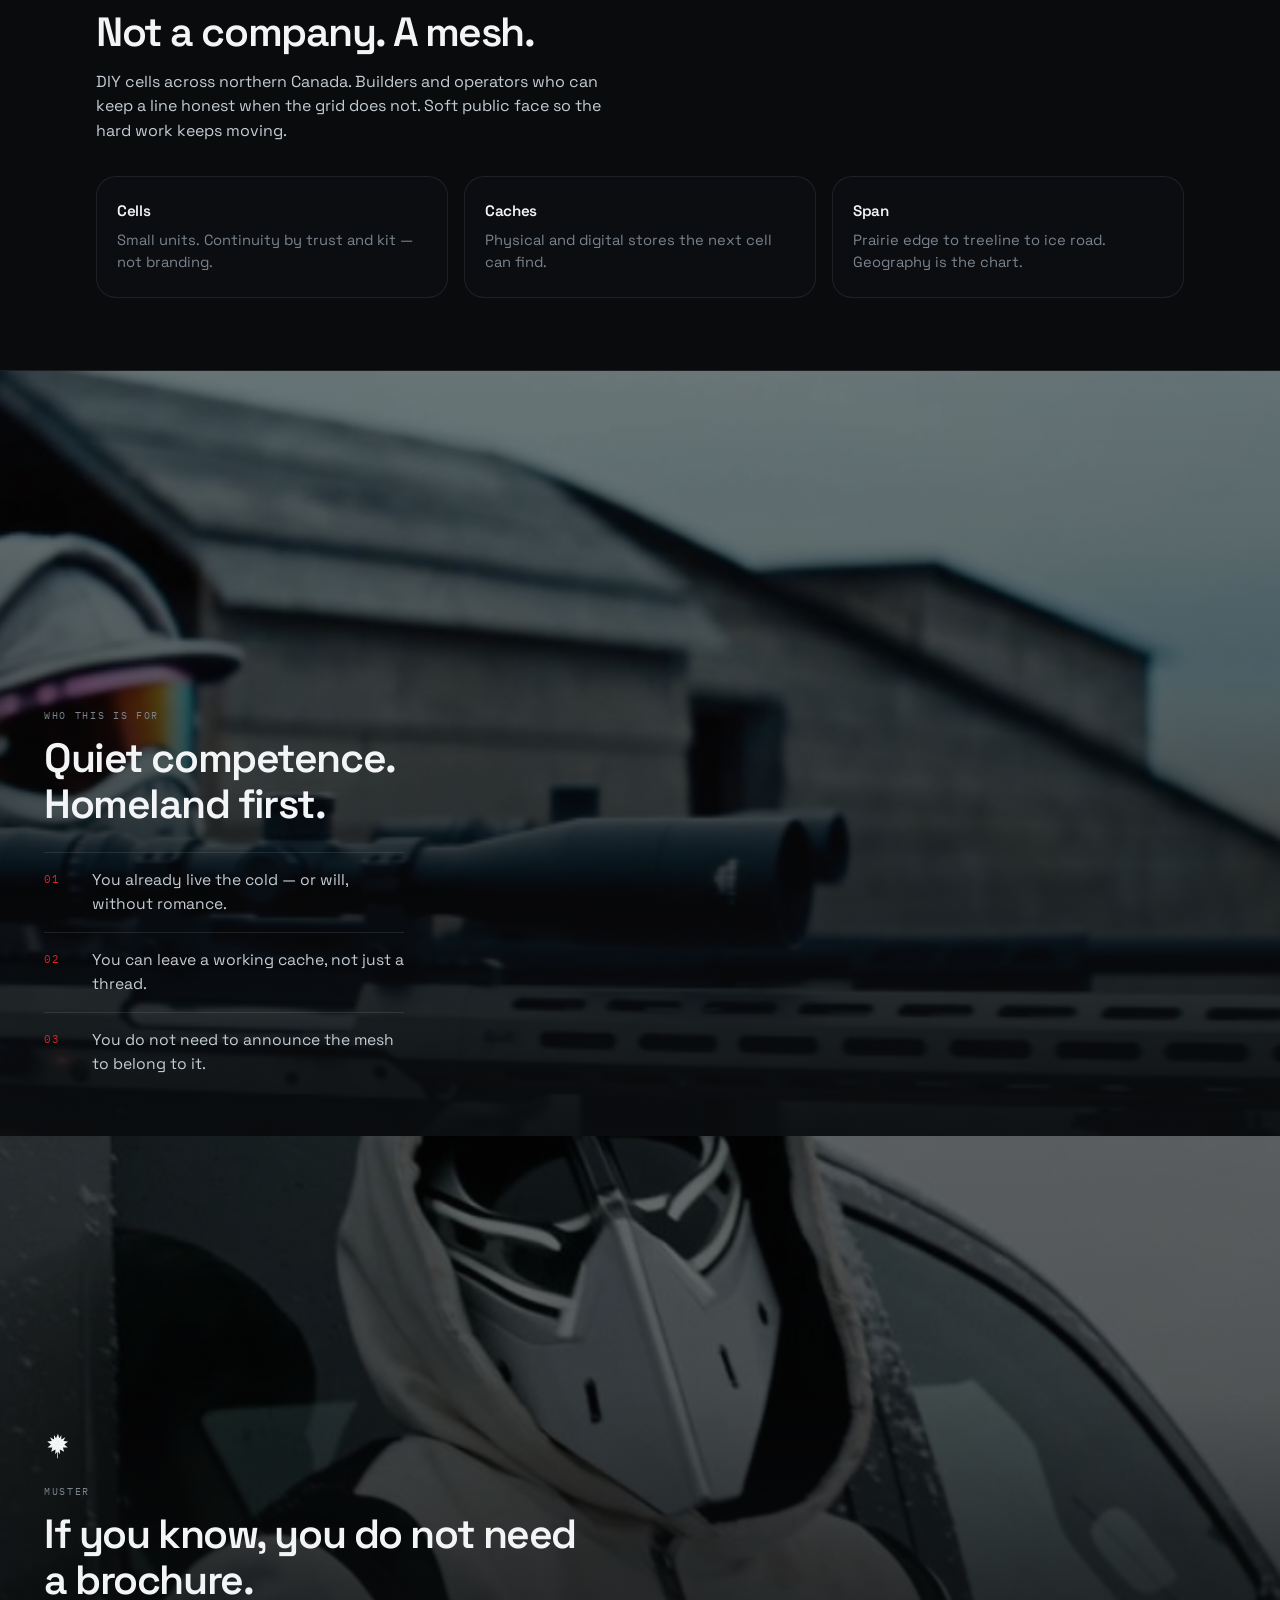
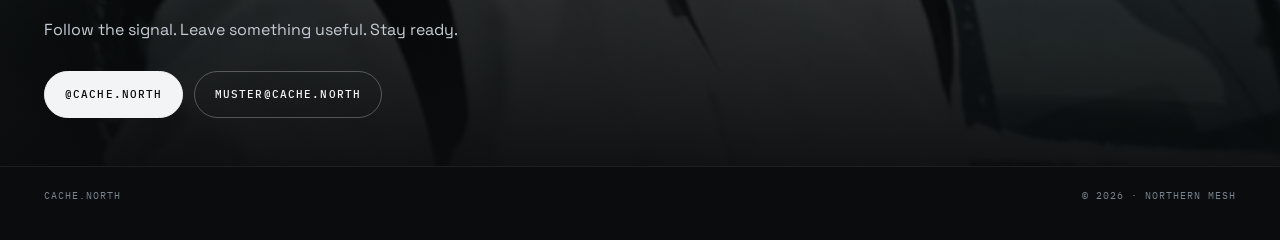
==== commit 5622278c: "Apply mosaic UI across muster, shop, and faves. Shared rounded image-first chrome everywhere so live" ====
--- a/index.html
+++ b/index.html
@@ -13,6 +13,7 @@
   <link rel="preconnect" href="https://fonts.googleapis.com" />
   <link rel="preconnect" href="https://fonts.gstatic.com" crossorigin />
   <link href="https://fonts.googleapis.com/css2?family=Space+Grotesk:wght@400;500;600;700&family=IBM+Plex+Mono:wght@400;500&display=swap" rel="stylesheet" />
+  <link rel="stylesheet" href="assets/mosaic.css?v=20260914-everywhere" />
   <style>
     :root {
       --void: #0A0C0E;
@@ -25,6 +26,8 @@
       --led: #E02020;
       --font: "Space Grotesk", system-ui, sans-serif;
       --mono: "IBM Plex Mono", ui-monospace, monospace;
+      --cn-radius: 1.25rem;
+      --cn-radius-sm: 999px;
     }
 
     * { box-sizing: border-box; margin: 0; padding: 0; }
@@ -125,18 +128,20 @@
       letter-spacing: 0.14em;
       text-transform: uppercase;
       color: var(--snow);
-      padding: 0.4rem 0.65rem;
+      padding: 0.4rem 0.85rem;
       border: 1px solid rgba(224, 32, 32, 0.55);
+      border-radius: var(--cn-radius-sm);
       background: rgba(224, 32, 32, 0.08);
     }
     .bar-wear:hover { color: var(--snow); opacity: 1; border-color: var(--led); background: rgba(224, 32, 32, 0.16); }
 
-    /* Wear teaser — driven by shop localStorage */
+    /* Wear teaser — image-first mosaic strip */
     .wear-teaser {
       display: none;
-      margin: 0 1.25rem 0.5rem;
-      padding: 0.85rem 1rem;
-      border: 1px solid rgba(197, 204, 211, 0.16);
+      margin: 0 1.25rem 0.75rem;
+      padding: 0.85rem 1rem 1rem;
+      border: 1px solid rgba(197, 204, 211, 0.12);
+      border-radius: var(--cn-radius);
       background: rgba(18, 22, 27, 0.72);
       backdrop-filter: blur(8px);
     }
@@ -146,7 +151,7 @@
       justify-content: space-between;
       align-items: baseline;
       gap: 1rem;
-      margin-bottom: 0.7rem;
+      margin-bottom: 0.75rem;
     }
     .wear-teaser-head .kicker {
       margin: 0;
@@ -173,28 +178,28 @@
     }
     .wear-teaser-card {
       flex: 0 0 auto;
-      width: 7.5rem;
+      width: 7.75rem;
       text-decoration: none;
+      border-radius: 1.1rem;
+      overflow: hidden;
+      background: var(--navy);
+      isolation: isolate;
+      transition: transform 0.25s ease, box-shadow 0.25s ease;
+    }
+    .wear-teaser-card:hover {
+      transform: translateY(-2px);
+      box-shadow: 0 10px 22px rgba(0,0,0,0.35);
+      opacity: 1;
     }
     .wear-teaser-card img {
-      width: 7.5rem;
-      height: 7.5rem;
+      width: 7.75rem;
+      height: 9.5rem;
       object-fit: cover;
       background: var(--navy);
-      border: 1px solid rgba(197, 204, 211, 0.12);
+      display: block;
     }
     .wear-teaser-card span {
-      display: block;
-      margin-top: 0.35rem;
-      font-family: var(--mono);
-      font-size: 0.55rem;
-      letter-spacing: 0.08em;
-      text-transform: uppercase;
-      color: var(--steel);
-      white-space: nowrap;
-      overflow: hidden;
-      text-overflow: ellipsis;
-      max-width: 7.5rem;
+      display: none;
     }
 
     /* HERO — brand + one line over live plate */
@@ -250,7 +255,7 @@
     .btn {
       display: inline-flex;
       align-items: center;
-      padding: 0.85rem 1.15rem;
+      padding: 0.85rem 1.25rem;
       background: var(--snow);
       color: var(--void);
       font-family: var(--mono);
@@ -259,6 +264,7 @@
       letter-spacing: 0.1em;
       text-transform: uppercase;
       border: 1px solid var(--snow);
+      border-radius: var(--cn-radius-sm);
       transition: opacity 0.2s, transform 0.2s;
     }
     .btn:hover { opacity: 0.9; transform: translateY(-1px); color: var(--void); }
@@ -364,13 +370,14 @@
 
     .grid3 {
       display: grid;
-      gap: 0;
+      gap: 0.75rem;
       margin-top: 2rem;
-      border-top: 1px solid rgba(197,204,211,0.14);
     }
     .grid3 article {
-      padding: 1.35rem 0;
-      border-bottom: 1px solid rgba(197,204,211,0.1);
+      padding: 1.25rem 1.15rem;
+      border: 1px solid rgba(197,204,211,0.1);
+      border-radius: var(--cn-radius);
+      background: rgba(18, 22, 27, 0.35);
     }
     .grid3 h3 {
       font-size: 0.95rem;
@@ -448,14 +455,9 @@
       .plate-copy { max-width: 28rem; }
       .grid3 {
         grid-template-columns: repeat(3, 1fr);
-        gap: 0 2rem;
-        border-bottom: 1px solid rgba(197,204,211,0.1);
+        gap: 1rem;
       }
-      .grid3 article { border-bottom: none; padding: 1.5rem 0; }
-      .grid3 article + article {
-        border-left: 1px solid rgba(197,204,211,0.12);
-        padding-left: 2rem;
-      }
+      .grid3 article { padding: 1.4rem 1.25rem; }
       .split {
         display: grid;
         grid-template-columns: 1.05fr 0.95fr;
@@ -519,9 +521,11 @@
 
       <aside class="wear-teaser" id="wear-teaser" aria-label="Promoted wear ideas" hidden>
         <div class="wear-teaser-head">
-          <p class="kicker">Wear · pretend store · CAD</p>
-          <a href="shop/">Shop the kit →</a>
-          <a href="shop/faves.html" style="margin-left:0.75rem">Faves →</a>
+          <p class="kicker">Wear · kit</p>
+          <span>
+            <a href="shop/">Shop →</a>
+            <a href="shop/faves.html" style="margin-left:0.75rem">Faves →</a>
+          </span>
         </div>
         <div class="wear-teaser-row" id="wear-teaser-row"></div>
       </aside>
@@ -724,7 +728,7 @@
         try { return JSON.parse(localStorage.getItem(key) || "{}") || {}; }
         catch { return {}; }
       }
-      fetch("shop/catalog.json")
+      fetch("shop/catalog.json?v=20260914-everywhere")
         .then((r) => r.json())
         .then((data) => {
           const status = loadMap(LS_STATUS);
@@ -740,9 +744,8 @@
           });
           if (!picks.length) return;
           row.innerHTML = picks.map((p) => `
-            <a class="wear-teaser-card" href="shop/?sku=${encodeURIComponent(p.sku)}">
-              <img src="shop/${p.image}" alt="" loading="lazy" />
-              <span>${p.name}</span>
+            <a class="wear-teaser-card" href="shop/?sku=${encodeURIComponent(p.sku)}" title="${String(p.name || "").replace(/"/g, "&quot;")}">
+              <img src="shop/${p.image}" alt="${String(p.name || "").replace(/"/g, "&quot;")}" loading="lazy" />
             </a>
           `).join("");
           root.hidden = false;
--- a/assets/mosaic.css
+++ b/assets/mosaic.css
@@ -0,0 +1,155 @@
+/* cache.north shared mosaic language — rounded image tiles, minimal chrome */
+:root {
+  --cn-void: #0A0C0E;
+  --cn-panel: #12161B;
+  --cn-steel: #C5CCD3;
+  --cn-steel-dim: #7A848E;
+  --cn-snow: #F2F4F6;
+  --cn-navy: #1B2836;
+  --cn-led: #E02020;
+  --cn-radius: 1.25rem;
+  --cn-radius-sm: 999px;
+  --cn-font: "Space Grotesk", system-ui, sans-serif;
+  --cn-mono: "IBM Plex Mono", ui-monospace, monospace;
+}
+
+.cn-chip {
+  flex-shrink: 0;
+  padding: 0.45rem 0.85rem;
+  border: 1px solid rgba(197, 204, 211, 0.16);
+  border-radius: var(--cn-radius-sm);
+  font-family: var(--cn-mono);
+  font-size: 0.58rem;
+  letter-spacing: 0.06em;
+  text-transform: uppercase;
+  color: var(--cn-steel-dim);
+  background: transparent;
+  cursor: pointer;
+}
+.cn-chip.on, .cn-chip:hover {
+  color: var(--cn-snow);
+  border-color: rgba(242, 244, 246, 0.45);
+}
+.cn-chip.on { background: rgba(242, 244, 246, 0.1); }
+
+.cn-btn {
+  display: inline-flex;
+  align-items: center;
+  padding: 0.55rem 1rem;
+  border-radius: var(--cn-radius-sm);
+  font-family: var(--cn-mono);
+  font-size: 0.58rem;
+  letter-spacing: 0.08em;
+  text-transform: uppercase;
+  border: 1px solid var(--cn-snow);
+  background: var(--cn-snow);
+  color: var(--cn-void);
+  cursor: pointer;
+  text-decoration: none;
+}
+.cn-btn-ghost {
+  background: transparent;
+  color: var(--cn-snow);
+  border-color: rgba(242, 244, 246, 0.28);
+}
+
+.cn-mosaic {
+  column-count: 2;
+  column-gap: 0.75rem;
+  padding: 0.35rem 1rem 1.5rem;
+}
+@media (min-width: 640px) {
+  .cn-mosaic { column-count: 3; column-gap: 0.9rem; padding: 0.5rem 1.25rem 2rem; }
+}
+@media (min-width: 960px) {
+  .cn-mosaic { column-count: 4; column-gap: 1rem; }
+}
+@media (min-width: 1280px) {
+  .cn-mosaic { column-count: 5; column-gap: 1.1rem; }
+}
+
+.cn-tile {
+  position: relative;
+  display: block;
+  width: 100%;
+  break-inside: avoid;
+  margin: 0 0 0.75rem;
+  background: var(--cn-navy);
+  border: 0;
+  border-radius: var(--cn-radius);
+  overflow: hidden;
+  cursor: pointer;
+  isolation: isolate;
+  text-decoration: none;
+  color: inherit;
+  box-shadow: 0 1px 0 rgba(255,255,255,0.04) inset;
+  transition: transform 0.25s ease, box-shadow 0.25s ease;
+}
+@media (min-width: 640px) {
+  .cn-tile { margin-bottom: 0.9rem; border-radius: 1.35rem; }
+}
+.cn-tile:hover {
+  transform: translateY(-2px);
+  box-shadow: 0 12px 28px rgba(0,0,0,0.35);
+  z-index: 1;
+  opacity: 1;
+}
+.cn-tile-media { width: 100%; background: linear-gradient(145deg, #1a2430, #0e141c); }
+.cn-tile.sq .cn-tile-media { aspect-ratio: 1; }
+.cn-tile.tall .cn-tile-media { aspect-ratio: 3 / 4; }
+.cn-tile.wide .cn-tile-media { aspect-ratio: 4 / 3; }
+.cn-tile.hero .cn-tile-media { aspect-ratio: 5 / 6; }
+.cn-tile-media img {
+  width: 100%;
+  height: 100%;
+  object-fit: cover;
+  display: block;
+  transition: transform 0.45s ease;
+}
+.cn-tile:hover .cn-tile-media img { transform: scale(1.05); }
+.cn-tile-veil {
+  position: absolute;
+  inset: auto 0 0 0;
+  padding: 2.25rem 0.85rem 0.75rem;
+  background: linear-gradient(to top, rgba(10,12,14,0.88) 15%, transparent);
+  opacity: 0;
+  transition: opacity 0.2s;
+  pointer-events: none;
+}
+.cn-tile:hover .cn-tile-veil { opacity: 1; }
+.cn-tile-veil .name {
+  font-family: var(--cn-font);
+  font-size: 0.8rem;
+  font-weight: 600;
+  letter-spacing: -0.025em;
+  line-height: 1.2;
+  color: var(--cn-snow);
+}
+.cn-tile-veil .sub {
+  font-family: var(--cn-mono);
+  font-size: 0.55rem;
+  letter-spacing: 0.05em;
+  color: var(--cn-steel);
+  margin-top: 0.2rem;
+}
+.cn-tile-heart {
+  position: absolute;
+  top: 0.55rem;
+  right: 0.55rem;
+  z-index: 3;
+  width: 2.15rem;
+  height: 2.15rem;
+  display: grid;
+  place-items: center;
+  border-radius: 50%;
+  background: rgba(10, 12, 14, 0.55);
+  border: 1px solid rgba(242, 244, 246, 0.22);
+  color: var(--cn-snow);
+  font-size: 0.85rem;
+  line-height: 1;
+  cursor: pointer;
+}
+.cn-tile-heart.on {
+  color: var(--cn-led);
+  border-color: rgba(224, 32, 32, 0.55);
+}
